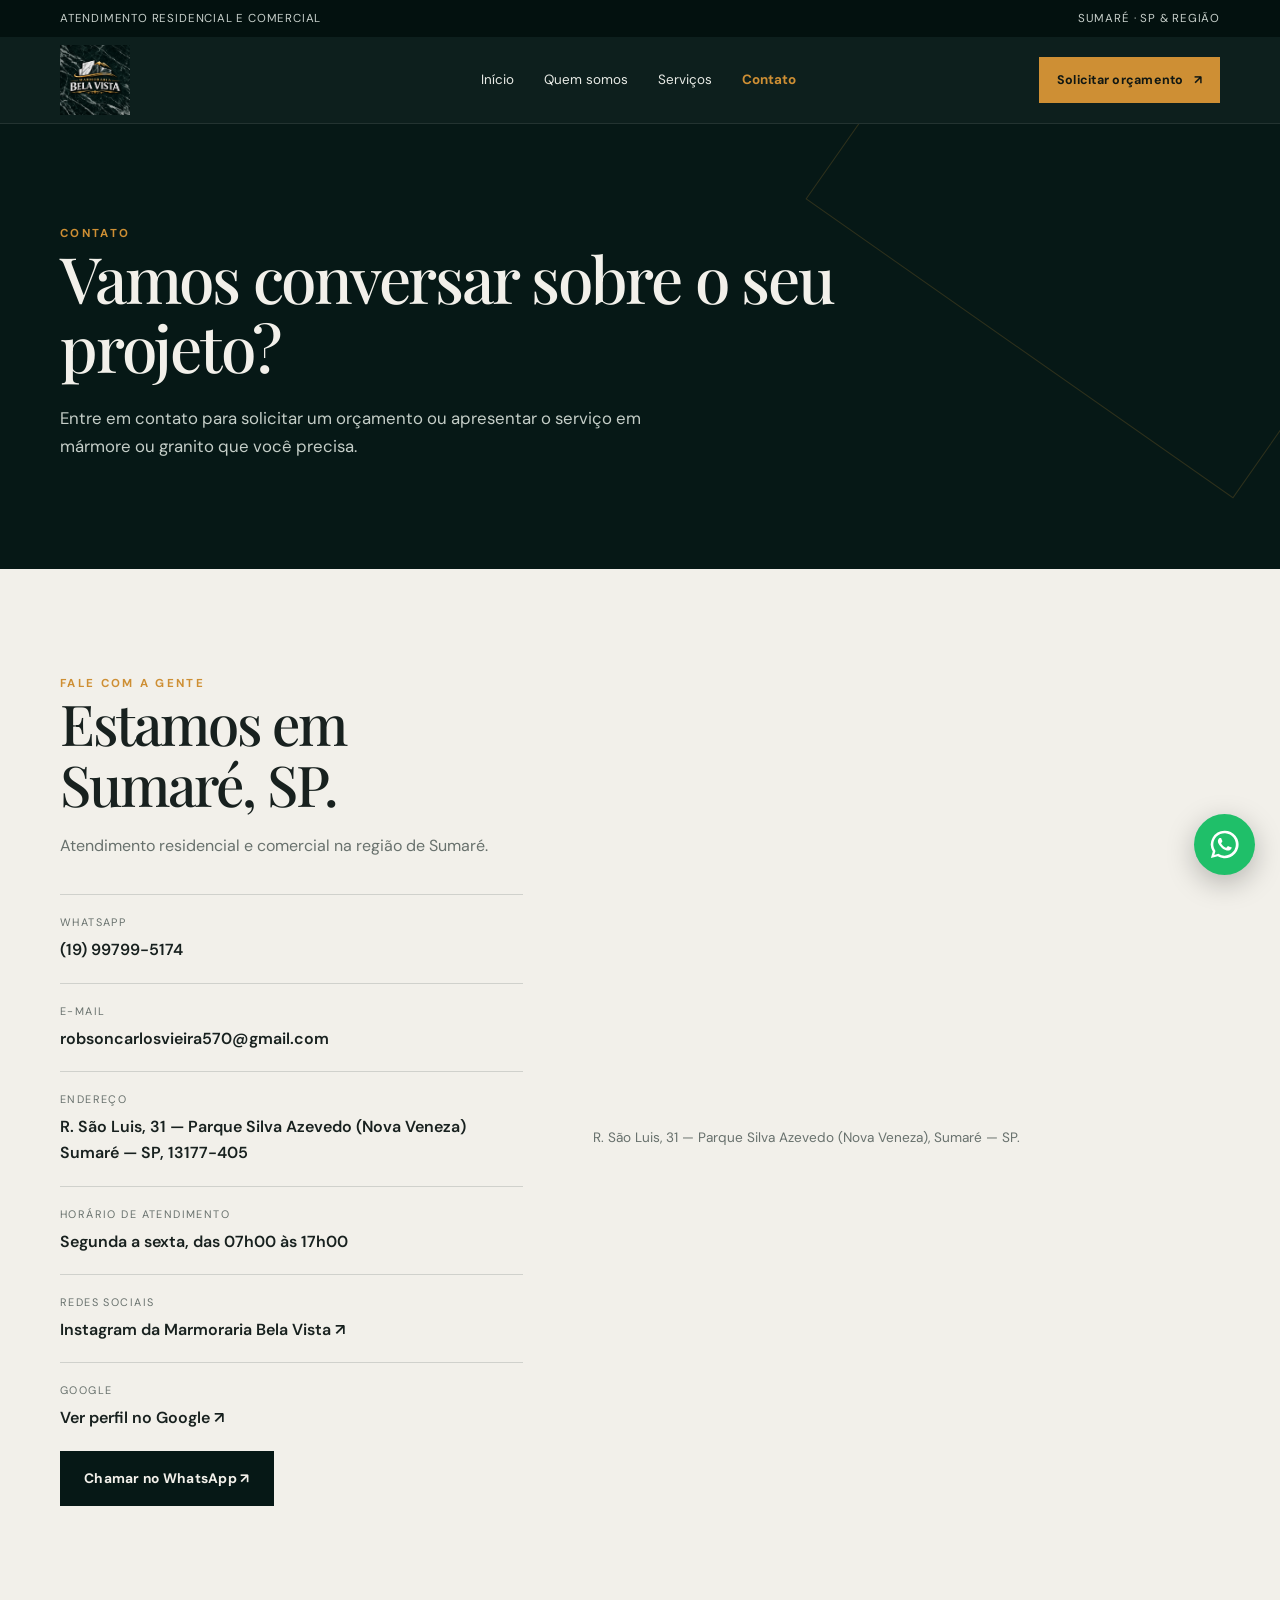
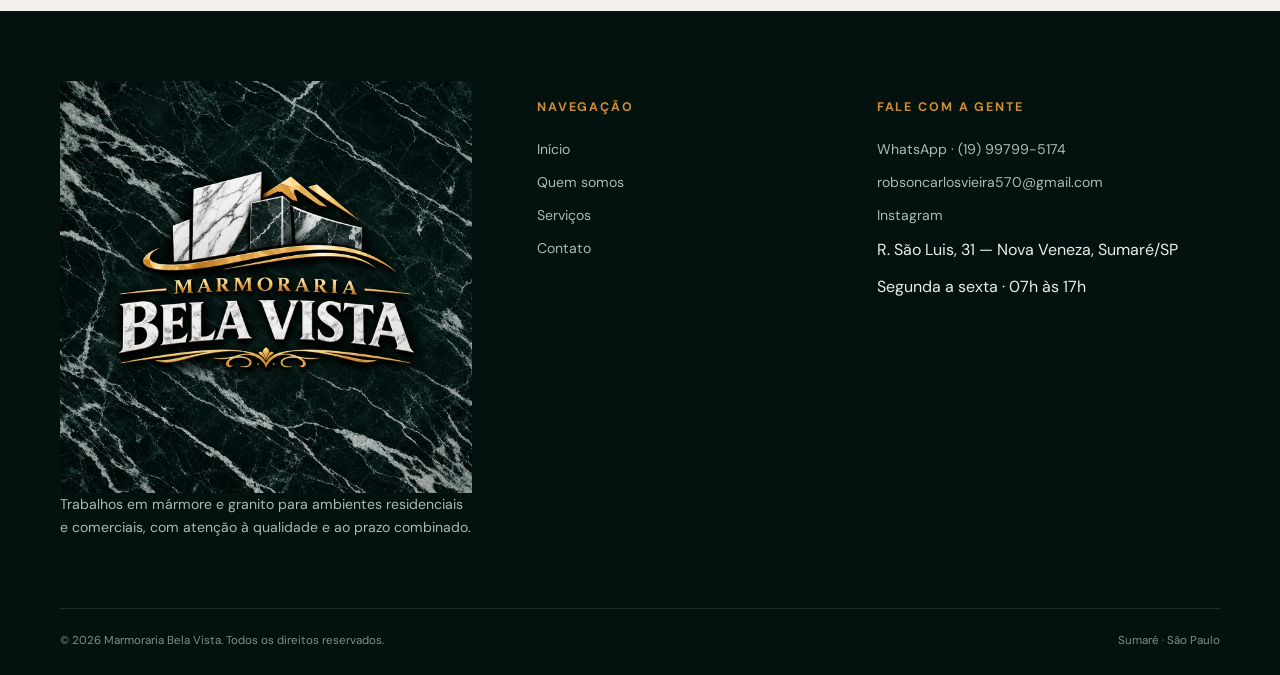
==== contato.html @ 1e5c3ea9 "Initial commit: Site Marmoraria Bela Vista" ====
<!doctype html><html lang="pt-BR"><head><meta charset="utf-8"><meta name="viewport" content="width=device-width, initial-scale=1"><title>Contato e orçamento | Marmoraria Bela Vista</title><meta name="description" content="Entre em contato com a Marmoraria Bela Vista em Sumaré, SP. Solicite orçamento pelo WhatsApp, e-mail ou visite o endereço."><meta name="theme-color" content="#061816"><meta property="og:title" content="Contato e orçamento | Marmoraria Bela Vista"><meta property="og:description" content="Entre em contato com a Marmoraria Bela Vista em Sumaré, SP. Solicite orçamento pelo WhatsApp, e-mail ou visite o endereço."><meta property="og:type" content="website"><link rel="icon" href="assets/logo-bela-vista.png"><link rel="stylesheet" href="styles.css"></head><body>
<div class="topline"><div class="container"><span>ATENDIMENTO RESIDENCIAL E COMERCIAL</span><span>SUMARÉ · SP & REGIÃO</span></div></div>
<header class="header"><div class="container nav"><a class="brand" href="./index.html" aria-label="Marmoraria Bela Vista - página inicial"><img src="assets/logo-bela-vista.png" alt="Marmoraria Bela Vista"></a><nav class="navlinks" aria-label="Navegação principal"><a href="./index.html">Início</a><a href="./quem-somos.html">Quem somos</a><a href="./servicos.html">Serviços</a><a href="./contato.html">Contato</a></nav><a class="btn" href="https://wa.me/5519997995174?text=OL%C3%81%2C%20VIM%20PELO%20SITE%20E%20GOSTARIA%20DE%20SOLICITAR%20UM%20OR%C3%87AMENTO.">Solicitar orçamento <span>↗</span></a><button class="menu-toggle" aria-label="Abrir menu" aria-expanded="false">☰</button></div></header>

<main><section class="page-hero"><div class="container reveal"><div class="eyebrow">Contato</div><h1 class="serif">Vamos conversar sobre o seu projeto?</h1><p>Entre em contato para solicitar um orçamento ou apresentar o serviço em mármore ou granito que você precisa.</p></div></section>
<section class="section"><div class="container contact-layout"><div class="reveal"><div class="eyebrow">Fale com a gente</div><h2 class="serif">Estamos em Sumaré, SP.</h2><p class="muted">Atendimento residencial e comercial na região de Sumaré.</p><div class="contact-list"><div class="contact-item"><small>WhatsApp</small><strong><a href="https://wa.me/5519997995174?text=OL%C3%81%2C%20VIM%20PELO%20SITE%20E%20GOSTARIA%20DE%20SOLICITAR%20UM%20OR%C3%87AMENTO.">(19) 99799-5174</a></strong></div><div class="contact-item"><small>E-mail</small><strong><a href="mailto:robsoncarlosvieira570@gmail.com">robsoncarlosvieira570@gmail.com</a></strong></div><div class="contact-item"><small>Endereço</small><strong>R. São Luis, 31 — Parque Silva Azevedo (Nova Veneza)<br>Sumaré — SP, 13177-405</strong></div><div class="contact-item"><small>Horário de atendimento</small><strong>Segunda a sexta, das 07h00 às 17h00</strong></div><div class="contact-item"><small>Redes sociais</small><strong><a href="https://www.instagram.com/marmorariabelavista.26/" target="_blank" rel="noopener">Instagram da Marmoraria Bela Vista ↗</a></strong></div><div class="contact-item"><small>Google</small><strong><a href="https://share.google/KLg4hhIFvgYF9kVRv" target="_blank" rel="noopener">Ver perfil no Google ↗</a></strong></div></div><a class="btn btn-dark" href="https://wa.me/5519997995174?text=OL%C3%81%2C%20VIM%20PELO%20SITE%20E%20GOSTARIA%20DE%20SOLICITAR%20UM%20OR%C3%87AMENTO.">Chamar no WhatsApp ↗</a></div><div class="reveal"><iframe class="map" title="Mapa da localização da Marmoraria Bela Vista em Sumaré" loading="lazy" allowfullscreen referrerpolicy="no-referrer-when-downgrade" src="https://www.google.com/maps?q=R.%20S%C3%A3o%20Luis%2C%2031%20-%20Parque%20Silva%20Azevedo%2C%20Sumar%C3%A9%20-%20SP%2C%2013177-405&output=embed"></iframe><p class="muted" style="font-size:.85rem;margin-top:14px">R. São Luis, 31 — Parque Silva Azevedo (Nova Veneza), Sumaré — SP.</p></div></div></section></main>
<footer class="footer"><div class="container"><div class="footer-grid"><div><a class="footer-brand" href="./index.html" aria-label="Marmoraria Bela Vista - página inicial"><img src="assets/logo-bela-vista.png" alt="Marmoraria Bela Vista"></a><p>Trabalhos em mármore e granito para ambientes residenciais e comerciais, com atenção à qualidade e ao prazo combinado.</p></div><div><h4>Navegação</h4><div class="footer-links"><a href="./index.html">Início</a><a href="./quem-somos.html">Quem somos</a><a href="./servicos.html">Serviços</a><a href="./contato.html">Contato</a></div></div><div><h4>Fale com a gente</h4><div class="footer-links"><a href="https://wa.me/5519997995174?text=OL%C3%81%2C%20VIM%20PELO%20SITE%20E%20GOSTARIA%20DE%20SOLICITAR%20UM%20OR%C3%87AMENTO.">WhatsApp · (19) 99799-5174</a><a href="mailto:robsoncarlosvieira570@gmail.com">robsoncarlosvieira570@gmail.com</a><a href="https://www.instagram.com/marmorariabelavista.26/" target="_blank" rel="noopener">Instagram</a><span>R. São Luis, 31 — Nova Veneza, Sumaré/SP</span><span>Segunda a sexta · 07h às 17h</span></div></div></div><div class="copyright"><span>© 2026 Marmoraria Bela Vista. Todos os direitos reservados.</span><span>Sumaré · São Paulo</span></div></div></footer>
<a class="whatsapp" href="https://wa.me/5519997995174?text=OL%C3%81%2C%20VIM%20PELO%20SITE%20E%20GOSTARIA%20DE%20SOLICITAR%20UM%20OR%C3%87AMENTO." target="_blank" rel="noopener" aria-label="Entrar em contato pelo WhatsApp"><svg viewBox="0 0 32 32" aria-hidden="true"><path d="M16 .8A15.1 15.1 0 0 0 3.1 23.7L1 31l7.5-2A15.2 15.2 0 1 0 16 .8zm0 27.5a12.3 12.3 0 0 1-6.3-1.7l-.5-.3-4.4 1.2L6 23.2l-.3-.5A12.4 12.4 0 1 1 16 28.3zm6.8-9.3c-.4-.2-2.2-1.1-2.5-1.2-.3-.1-.6-.2-.8.2-.2.4-1 1.2-1.2 1.4-.2.2-.4.3-.8.1-.4-.2-1.6-.6-3-1.9-1.1-1-1.9-2.2-2.1-2.6-.2-.4 0-.6.2-.8l.6-.7c.2-.2.3-.4.4-.7.1-.3 0-.5 0-.7-.1-.2-.8-2-1.1-2.7-.3-.7-.6-.6-.8-.6h-.7c-.2 0-.7.1-1 .5-.4.4-1.3 1.3-1.3 3.1s1.3 3.5 1.5 3.8c.2.2 2.6 4 6.3 5.6.9.4 1.6.6 2.1.7.9.3 1.8.2 2.4.1.7-.1 2.2-.9 2.5-1.8.3-.9.3-1.7.2-1.8-.1-.2-.3-.3-.7-.5z"/></svg></a>
<script src="script.js"></script></body></html>
---- styles.css ----
@import url('https://fonts.googleapis.com/css2?family=DM+Sans:wght@400;500;600;700&family=Playfair+Display:wght@500;600;700&display=swap');
:root{--green:#061816;--green2:#0d2925;--cream:#F2F0EA;--gold:#CE8F34;--ink:#18211f;--muted:#68716d;--line:rgba(6,24,22,.14);--white:#fff;--serif:'Playfair Display',Georgia,serif;--sans:'DM Sans',Arial,sans-serif}
*{box-sizing:border-box}html{scroll-behavior:smooth}body{margin:0;background:var(--cream);color:var(--ink);font-family:var(--sans);line-height:1.65}a{color:inherit;text-decoration:none}img{max-width:100%;display:block}.container{width:min(1160px,calc(100% - 48px));margin:auto}.eyebrow{color:var(--gold);font-size:.72rem;letter-spacing:.2em;text-transform:uppercase;font-weight:700}.serif{font-family:var(--serif);font-weight:500;line-height:1.08;letter-spacing:-.035em}h1,h2,h3,p{margin-top:0}h1{font-size:clamp(2.8rem,6.4vw,5.7rem);margin-bottom:24px}h2{font-size:clamp(2.2rem,4.4vw,3.7rem);margin-bottom:18px}h3{font-size:1.35rem}.lead{font-size:1.12rem;color:#d8dfda;max-width:590px}.muted{color:var(--muted)}.btn{display:inline-flex;align-items:center;justify-content:center;gap:10px;padding:15px 23px;background:var(--gold);color:#101713;font-weight:700;font-size:.86rem;letter-spacing:.02em;border:1px solid var(--gold);transition:.25s}.btn:hover{background:#e2aa55;transform:translateY(-2px)}.btn-outline{background:transparent;color:var(--cream);border-color:rgba(242,240,234,.45)}.btn-outline:hover{background:var(--cream);color:var(--green)}.btn-dark{background:var(--green);color:var(--cream);border-color:var(--green)}.btn-dark:hover{background:var(--green2)}.topline{background:#03110f;color:#c8d0cb;font-size:.72rem;letter-spacing:.07em;padding:9px 0}.topline .container{display:flex;justify-content:space-between;gap:20px}.header{position:sticky;top:0;z-index:20;background:rgba(6,24,22,.97);backdrop-filter:blur(12px);border-bottom:1px solid rgba(255,255,255,.09)}.nav{height:86px;display:flex;align-items:center;justify-content:space-between;gap:28px}.brand img{width:178px;height:70px;object-fit:contain;object-position:left center}.navlinks{display:flex;align-items:center;gap:30px;color:#e8ebe6;font-size:.84rem}.navlinks a{transition:color .2s}.navlinks a:hover,.navlinks a.active{color:var(--gold)}.nav .btn{padding:12px 17px;font-size:.78rem}.menu-toggle{display:none;background:none;border:1px solid #60716c;color:white;padding:9px 12px;font-size:1.2rem}.hero{background:var(--green);color:var(--cream);position:relative;overflow:hidden;min-height:650px;display:flex;align-items:center}.hero:before{content:"";position:absolute;inset:0;background:linear-gradient(90deg,rgba(3,15,13,.96) 0%,rgba(3,15,13,.86) 44%,rgba(3,15,13,.28) 100%),url('https://images.unsplash.com/photo-1600607687939-ce8a6c25118c?auto=format&fit=crop&w=2000&q=85') center/cover}.hero:after{content:"";position:absolute;right:-130px;top:-230px;width:600px;height:600px;border:1px solid rgba(206,143,52,.25);transform:rotate(35deg)}.hero-content{position:relative;z-index:1;padding:100px 0;max-width:700px}.hero h1 span{color:var(--gold)}.hero-actions{display:flex;gap:13px;flex-wrap:wrap;margin-top:32px}.hero-note{margin-top:48px;color:#b7c2bb;font-size:.78rem;letter-spacing:.08em;text-transform:uppercase}.hero-note i{display:inline-block;width:35px;height:1px;background:var(--gold);vertical-align:middle;margin-right:10px}.section{padding:105px 0}.section-dark{background:var(--green);color:var(--cream)}.section-head{max-width:720px;margin-bottom:50px}.section-head p{max-width:600px;color:var(--muted)}.section-dark .section-head p{color:#b8c3bd}.split{display:grid;grid-template-columns:1fr 1fr;gap:76px;align-items:center}.photo-frame{position:relative;min-height:470px;background:#d9d7d0;overflow:hidden}.photo-frame img{width:100%;height:100%;min-height:470px;object-fit:cover}.photo-frame:after{content:"";position:absolute;inset:18px;border:1px solid rgba(206,143,52,.7);pointer-events:none}.copy p{color:var(--muted)}.copy .btn{margin-top:15px}.numbered{display:flex;gap:22px;padding:22px 0;border-top:1px solid var(--line)}.numbered:last-child{border-bottom:1px solid var(--line)}.numbered b{font-family:var(--serif);font-size:1.5rem;color:var(--gold);font-weight:500}.numbered h3{margin:0 0 4px}.numbered p{margin:0;color:var(--muted);font-size:.92rem}.services-grid{display:grid;grid-template-columns:repeat(3,1fr);gap:1px;background:rgba(242,240,234,.16);border:1px solid rgba(242,240,234,.16)}.service{padding:34px 30px 36px;background:var(--green);min-height:255px;transition:background .25s}.service:hover{background:#10332d}.service .index{color:var(--gold);font-size:.74rem;letter-spacing:.14em}.service h3{font-family:var(--serif);font-size:1.65rem;font-weight:500;margin:28px 0 12px}.service p{color:#bdc7c1;font-size:.9rem;margin-bottom:20px}.text-link{color:var(--gold);font-weight:700;font-size:.8rem;letter-spacing:.05em;text-transform:uppercase}.text-link:after{content:' →';font-size:1.1rem}.band{background:#e6e3da;padding:70px 0}.band-inner{display:flex;align-items:center;justify-content:space-between;gap:35px}.band h2{font-size:clamp(2rem,3.5vw,3rem);max-width:690px;margin:0}.band p{color:var(--muted);margin:10px 0 0}.story{background:var(--green);color:var(--cream);padding:100px 0}.story .copy p{color:#c3ccc6}.story-photo{height:510px;object-fit:cover;width:100%}.values{display:grid;grid-template-columns:repeat(3,1fr);gap:30px;margin-top:55px}.value{border-top:1px solid rgba(206,143,52,.6);padding-top:20px}.value h3{font-family:var(--serif);font-weight:500;font-size:1.5rem}.value p{font-size:.9rem;color:#c3ccc6}.page-hero{background:var(--green);color:var(--cream);padding:100px 0 92px;position:relative;overflow:hidden}.page-hero:after{content:"";position:absolute;width:520px;height:520px;border:1px solid rgba(206,143,52,.2);right:-150px;top:-250px;transform:rotate(35deg)}.page-hero h1{font-size:clamp(2.8rem,5vw,4.8rem);max-width:820px}.page-hero p{color:#c5cec8;max-width:650px;font-size:1.05rem}.service-detail{display:grid;grid-template-columns:.8fr 1.2fr;gap:70px;padding:62px 0;border-bottom:1px solid var(--line)}.service-detail:last-child{border:0}.service-detail .tag{color:var(--gold);letter-spacing:.16em;font-size:.75rem;font-weight:700}.service-detail h2{font-size:2.4rem}.service-detail p{color:var(--muted)}.service-detail ul{padding-left:18px;color:var(--muted)}.contact-layout{display:grid;grid-template-columns:.85fr 1.15fr;gap:70px}.contact-list{margin-top:35px}.contact-item{padding:19px 0;border-top:1px solid var(--line)}.contact-item small{display:block;color:var(--muted);text-transform:uppercase;letter-spacing:.13em;font-size:.68rem;margin-bottom:5px}.contact-item strong{font-weight:600}.map{width:100%;height:430px;border:0;filter:grayscale(1) contrast(.95)}.footer{background:#03110f;color:#e9eee9;padding:70px 0 25px}.footer-grid{display:grid;grid-template-columns:1.2fr .8fr 1fr;gap:65px;padding-bottom:55px}.footer-logo{width:190px;height:90px;object-fit:contain;object-position:left}.footer p,.footer a{color:#aebbb4;font-size:.88rem}.footer h4{font-size:.78rem;letter-spacing:.15em;text-transform:uppercase;color:var(--gold);margin-bottom:20px}.footer-links{display:grid;gap:10px}.copyright{border-top:1px solid rgba(255,255,255,.12);padding-top:22px;display:flex;justify-content:space-between;gap:20px;color:#81918a;font-size:.72rem}.whatsapp{position:fixed;right:25px;bottom:25px;width:61px;height:61px;border-radius:50%;background:#1fbf69;display:grid;place-items:center;z-index:30;box-shadow:0 8px 28px rgba(0,0,0,.25);animation:pulse 2.5s infinite}.whatsapp svg{width:29px;height:29px;fill:white}.whatsapp:hover{transform:scale(1.06)}@keyframes pulse{0%,100%{box-shadow:0 0 0 0 rgba(31,191,105,.42),0 8px 28px rgba(0,0,0,.25)}50%{box-shadow:0 0 0 10px rgba(31,191,105,0),0 8px 28px rgba(0,0,0,.25)}}.reveal{opacity:0;transform:translateY(18px);transition:opacity .7s,transform .7s}.reveal.visible{opacity:1;transform:none}
@media(max-width:900px){.navlinks{gap:17px}.navlinks a{font-size:.78rem}.nav .btn{display:none}.split{gap:38px}.services-grid{grid-template-columns:repeat(2,1fr)}.footer-grid{gap:35px}.contact-layout{gap:35px}}
@media(max-width:700px){.container{width:min(100% - 36px,560px)}.topline .container{justify-content:center;text-align:center}.topline span:last-child{display:none}.nav{height:74px}.brand img{width:150px;height:62px}.menu-toggle{display:block}.navlinks{display:none;position:absolute;top:74px;left:0;right:0;background:#061816;padding:18px 24px 25px;flex-direction:column;align-items:flex-start;gap:18px;border-top:1px solid rgba(255,255,255,.1)}.navlinks.open{display:flex}.navlinks a{font-size:.92rem}.hero{min-height:620px}.hero:before{background:linear-gradient(90deg,rgba(3,15,13,.94),rgba(3,15,13,.72)),url('https://images.unsplash.com/photo-1600607687939-ce8a6c25118c?auto=format&fit=crop&w=1000&q=80') center/cover}.hero-content{padding:82px 0}.hero h1{font-size:clamp(2.7rem,13vw,4.3rem)}.lead{font-size:1rem}.section{padding:75px 0}.split,.contact-layout,.service-detail{grid-template-columns:1fr;gap:32px}.photo-frame,.photo-frame img{min-height:330px}.services-grid{grid-template-columns:1fr}.service{min-height:0;padding:28px}.band-inner{align-items:flex-start;flex-direction:column}.band{padding:55px 0}.story{padding:75px 0}.story-photo{height:360px}.values{grid-template-columns:1fr;gap:20px;margin-top:35px}.page-hero{padding:76px 0 70px}.page-hero h1{font-size:2.8rem}.service-detail{padding:42px 0}.service-detail h2{font-size:2rem}.map{height:330px}.footer-grid{grid-template-columns:1fr;gap:32px}.footer{padding-top:55px}.copyright{flex-direction:column;gap:8px}.whatsapp{width:56px;height:56px;right:17px;bottom:17px}}
@media(prefers-reduced-motion:reduce){*,*:before,*:after{scroll-behavior:auto!important;animation:none!important;transition:none!important}.reveal{opacity:1;transform:none}}


/* Galeria de projetos reais — fade de 3 segundos */
.projects-section{background:#e9e6de}
.project-carousel{max-width:900px;margin:0 auto}
.project-slides{position:relative;min-height:560px;background:#d5d1c7;overflow:hidden}
.project-slide{position:absolute;inset:0;margin:0;opacity:0;visibility:hidden;transition:opacity 3s ease,visibility 3s ease}
.project-slide.is-active{opacity:1;visibility:visible;z-index:1}
.project-slide img{width:100%;height:560px;object-fit:cover;object-position:center 54%}
.project-slide figcaption{position:absolute;left:0;right:0;bottom:0;padding:55px 34px 26px;color:#fff;background:linear-gradient(transparent,rgba(0,0,0,.78));display:flex;flex-direction:column;gap:5px}
.project-slide figcaption span{font-size:.7rem;letter-spacing:.16em;text-transform:uppercase;color:#e7b15e}
.project-slide figcaption strong{font-family:var(--serif);font-size:clamp(1.35rem,3vw,2rem);font-weight:500}
.project-controls{display:flex;justify-content:space-between;align-items:center;padding:18px 0}
.project-dots{display:flex;gap:9px}
.project-dot{width:9px;height:9px;border:0;border-radius:50%;padding:0;background:#b9b4a8;cursor:pointer;transition:background .25s,transform .25s}
.project-dot.is-active{background:var(--gold);transform:scale(1.35)}
.project-arrows{display:flex;gap:8px}
.project-arrow{width:42px;height:42px;border:1px solid rgba(6,24,22,.3);background:transparent;color:var(--green);font-size:1.15rem;cursor:pointer;transition:.2s}
.project-arrow:hover{background:var(--green);color:var(--cream)}
.carousel-note{font-size:.75rem;color:#777d76;margin:0}
@media(max-width:700px){.project-slides{min-height:470px}.project-slide img{height:470px}.project-slide figcaption{padding:45px 20px 20px}}
@media(prefers-reduced-motion:reduce){.project-slide{transition:none}}


/* Ajustes de navegação e slideshow principal */
.navlinks a[aria-current="page"]{color:var(--gold);font-weight:700}
.hero{isolation:isolate}
.hero:before{z-index:1;background:linear-gradient(90deg,rgba(3,15,13,.94) 0%,rgba(3,15,13,.82) 44%,rgba(3,15,13,.42) 100%)}
.hero:after{z-index:3;pointer-events:none}
.hero-slides{position:absolute;inset:0;z-index:0;background:#061816}
.hero-slide{position:absolute;inset:0;width:100%;height:100%;object-fit:cover;opacity:0;transition:opacity 1.6s ease;object-position:center 54%}
.hero-slide.is-active{opacity:1}
.hero-pagination{position:absolute;z-index:2;right:max(24px,calc((100% - 1160px)/2));bottom:34px;display:flex;gap:10px}
.hero-dot{width:10px;height:10px;border:1px solid rgba(255,255,255,.8);border-radius:50%;padding:0;background:rgba(255,255,255,.35);cursor:pointer;transition:background .25s,transform .25s}
.hero-dot.is-active{background:var(--gold);border-color:var(--gold);transform:scale(1.25)}
@media(max-width:700px){.hero-pagination{right:22px;bottom:24px}}
@media(prefers-reduced-motion:reduce){.hero-slide{transition:none}}

.hero-content{position:relative;z-index:2}
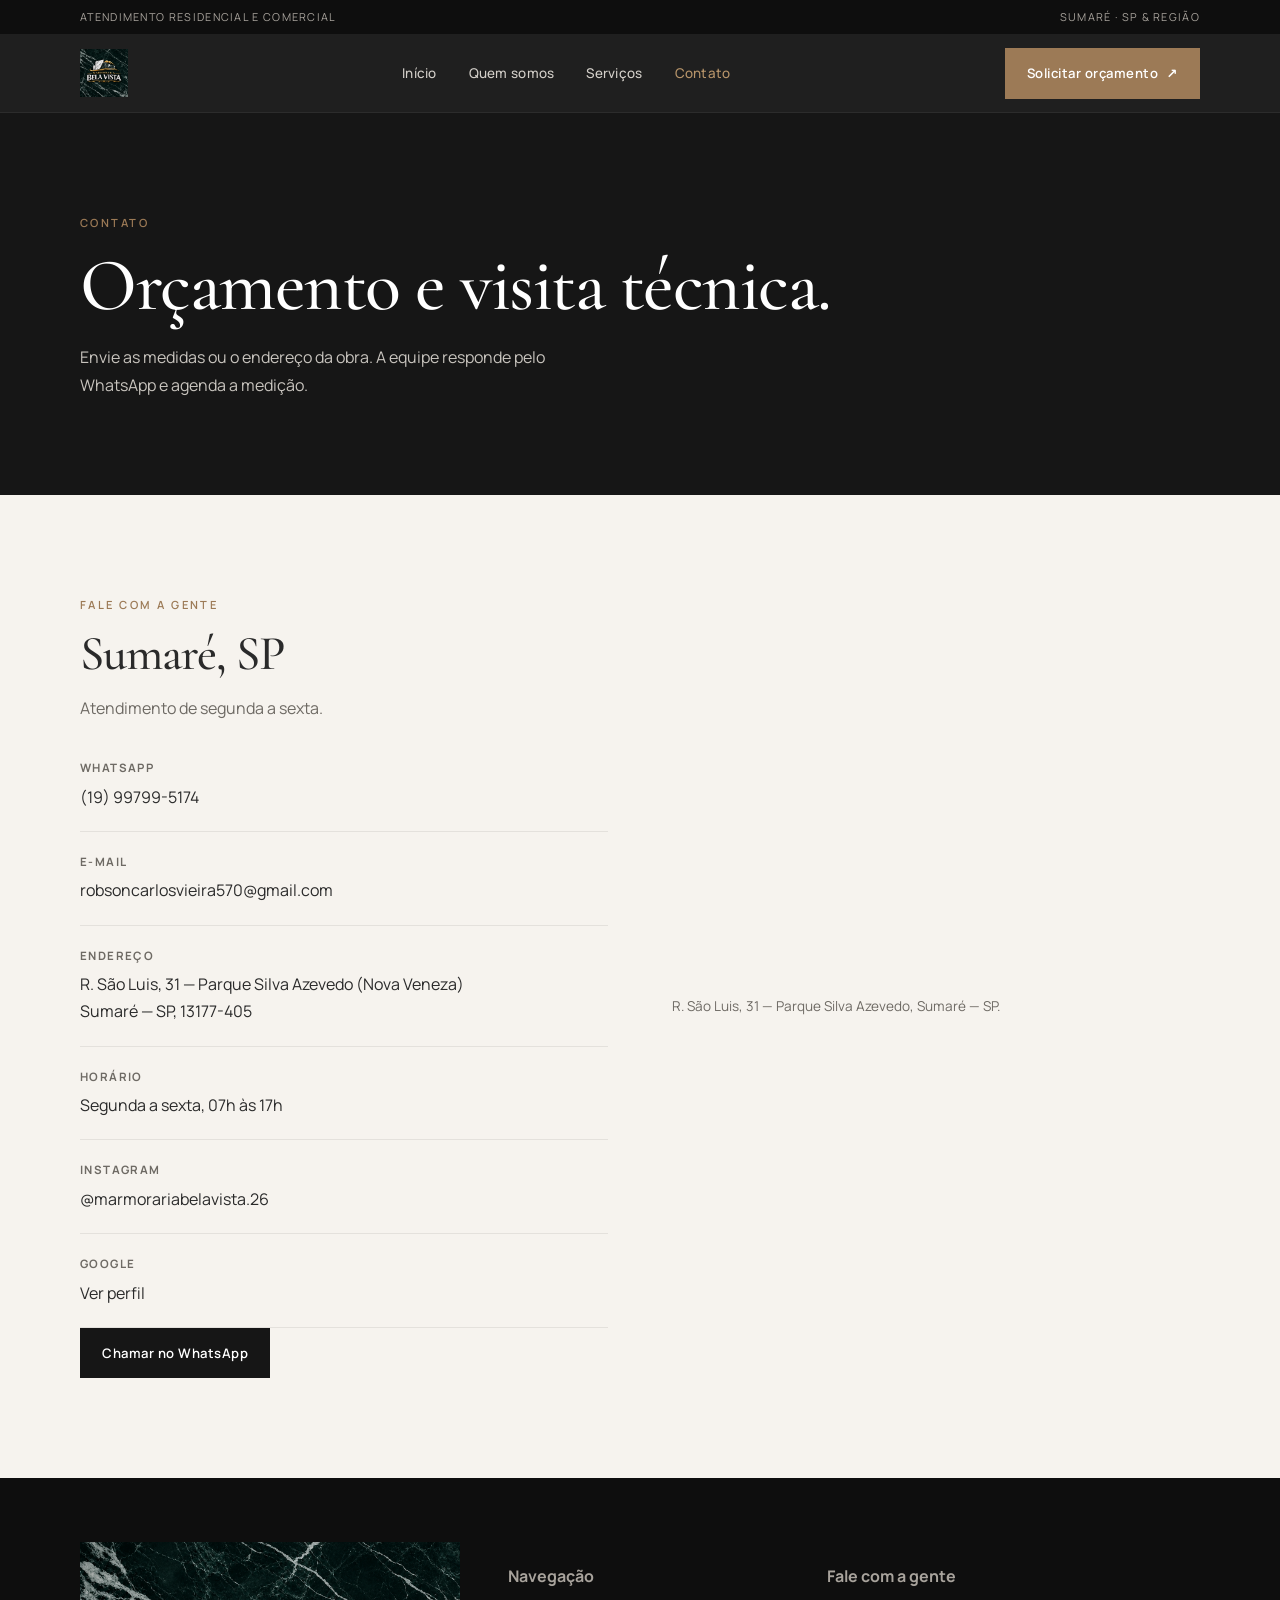
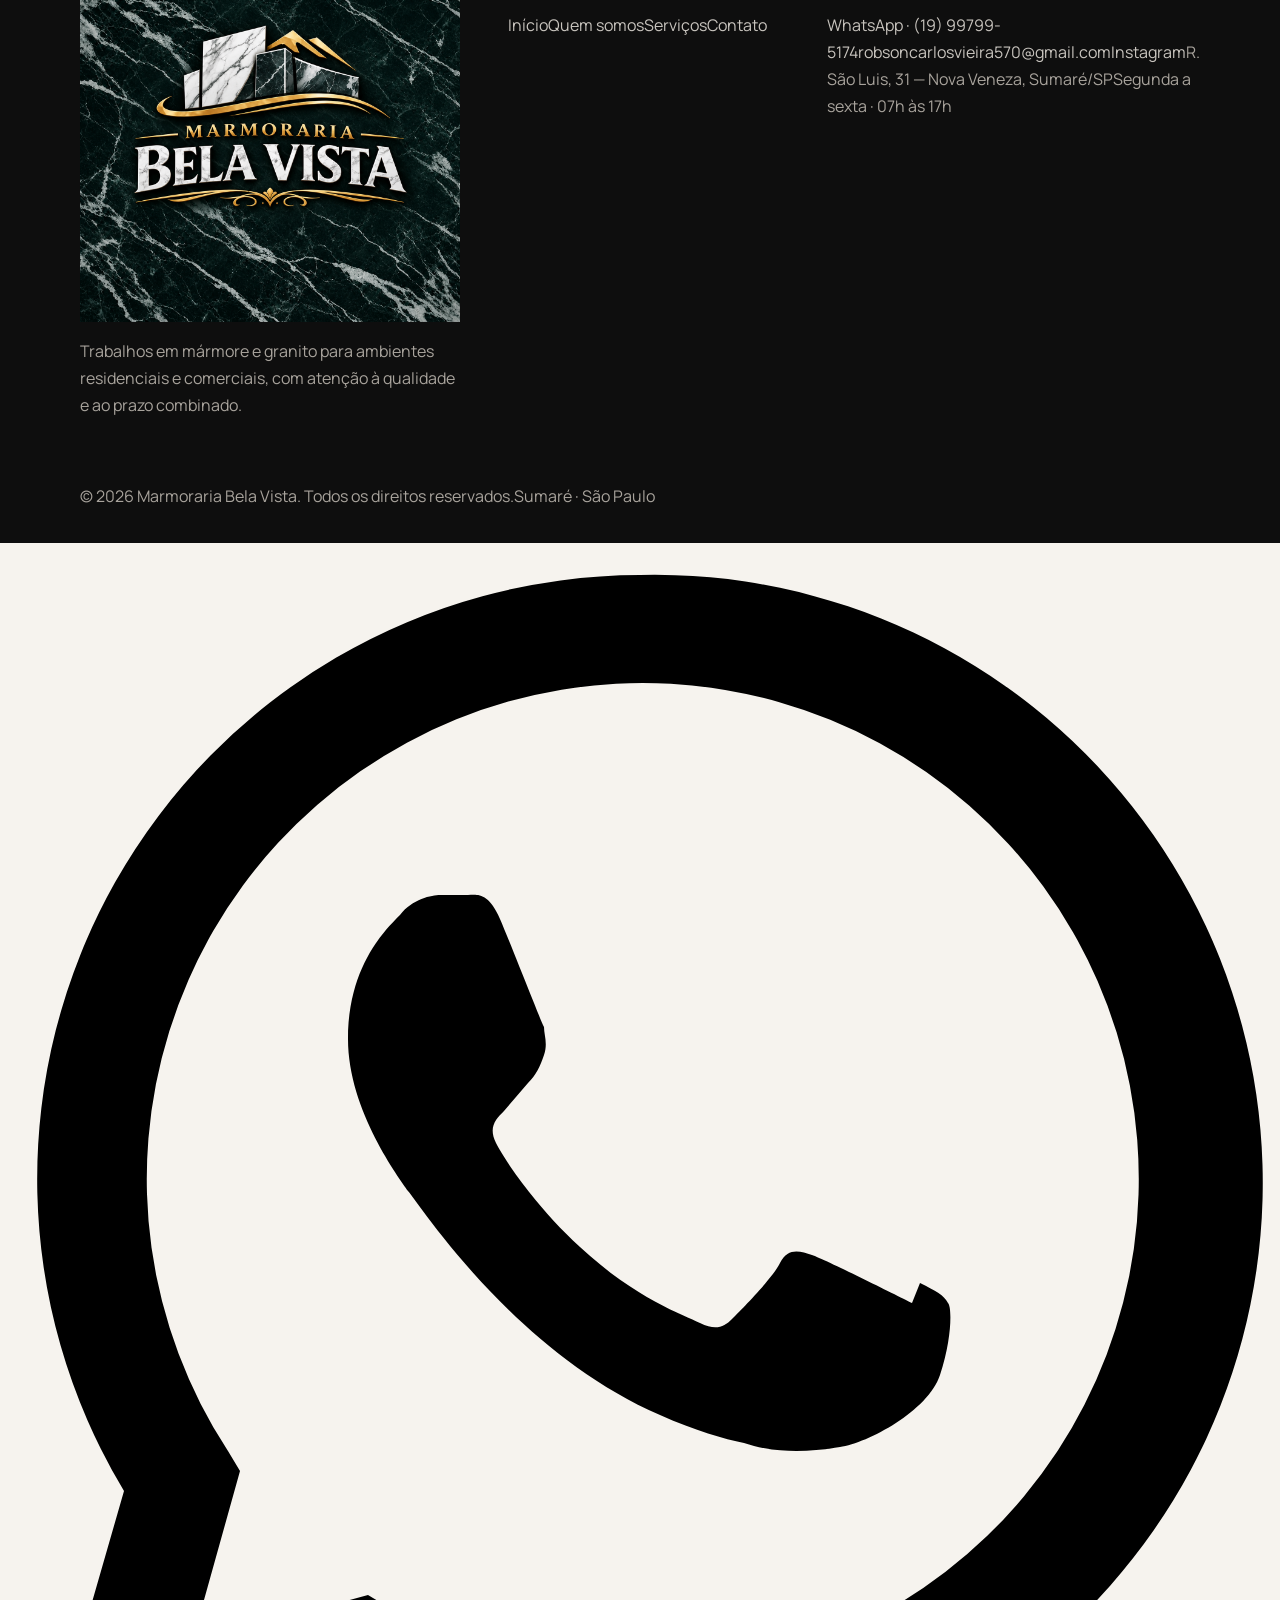
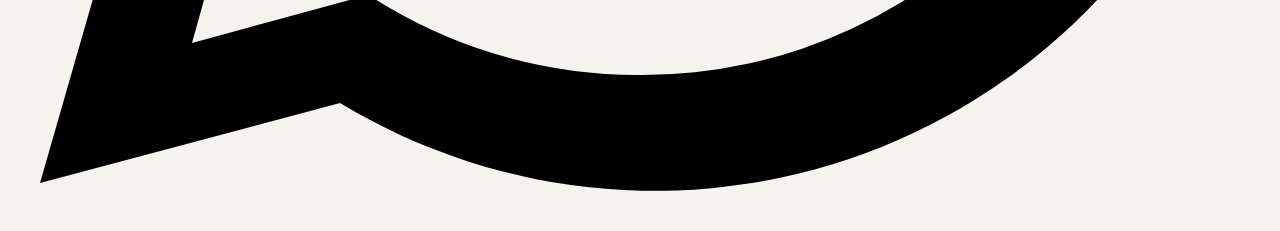
==== commit cbe79741: "Refina visual e texto: mais autêntico e sofisticado" ====
--- a/contato.html
+++ b/contato.html
@@ -2,8 +2,8 @@
 <div class="topline"><div class="container"><span>ATENDIMENTO RESIDENCIAL E COMERCIAL</span><span>SUMARÉ · SP & REGIÃO</span></div></div>
 <header class="header"><div class="container nav"><a class="brand" href="./index.html" aria-label="Marmoraria Bela Vista - página inicial"><img src="assets/logo-bela-vista.png" alt="Marmoraria Bela Vista"></a><nav class="navlinks" aria-label="Navegação principal"><a href="./index.html">Início</a><a href="./quem-somos.html">Quem somos</a><a href="./servicos.html">Serviços</a><a href="./contato.html">Contato</a></nav><a class="btn" href="https://wa.me/5519997995174?text=OL%C3%81%2C%20VIM%20PELO%20SITE%20E%20GOSTARIA%20DE%20SOLICITAR%20UM%20OR%C3%87AMENTO.">Solicitar orçamento <span>↗</span></a><button class="menu-toggle" aria-label="Abrir menu" aria-expanded="false">☰</button></div></header>
 
-<main><section class="page-hero"><div class="container reveal"><div class="eyebrow">Contato</div><h1 class="serif">Vamos conversar sobre o seu projeto?</h1><p>Entre em contato para solicitar um orçamento ou apresentar o serviço em mármore ou granito que você precisa.</p></div></section>
-<section class="section"><div class="container contact-layout"><div class="reveal"><div class="eyebrow">Fale com a gente</div><h2 class="serif">Estamos em Sumaré, SP.</h2><p class="muted">Atendimento residencial e comercial na região de Sumaré.</p><div class="contact-list"><div class="contact-item"><small>WhatsApp</small><strong><a href="https://wa.me/5519997995174?text=OL%C3%81%2C%20VIM%20PELO%20SITE%20E%20GOSTARIA%20DE%20SOLICITAR%20UM%20OR%C3%87AMENTO.">(19) 99799-5174</a></strong></div><div class="contact-item"><small>E-mail</small><strong><a href="mailto:robsoncarlosvieira570@gmail.com">robsoncarlosvieira570@gmail.com</a></strong></div><div class="contact-item"><small>Endereço</small><strong>R. São Luis, 31 — Parque Silva Azevedo (Nova Veneza)<br>Sumaré — SP, 13177-405</strong></div><div class="contact-item"><small>Horário de atendimento</small><strong>Segunda a sexta, das 07h00 às 17h00</strong></div><div class="contact-item"><small>Redes sociais</small><strong><a href="https://www.instagram.com/marmorariabelavista.26/" target="_blank" rel="noopener">Instagram da Marmoraria Bela Vista ↗</a></strong></div><div class="contact-item"><small>Google</small><strong><a href="https://share.google/KLg4hhIFvgYF9kVRv" target="_blank" rel="noopener">Ver perfil no Google ↗</a></strong></div></div><a class="btn btn-dark" href="https://wa.me/5519997995174?text=OL%C3%81%2C%20VIM%20PELO%20SITE%20E%20GOSTARIA%20DE%20SOLICITAR%20UM%20OR%C3%87AMENTO.">Chamar no WhatsApp ↗</a></div><div class="reveal"><iframe class="map" title="Mapa da localização da Marmoraria Bela Vista em Sumaré" loading="lazy" allowfullscreen referrerpolicy="no-referrer-when-downgrade" src="https://www.google.com/maps?q=R.%20S%C3%A3o%20Luis%2C%2031%20-%20Parque%20Silva%20Azevedo%2C%20Sumar%C3%A9%20-%20SP%2C%2013177-405&output=embed"></iframe><p class="muted" style="font-size:.85rem;margin-top:14px">R. São Luis, 31 — Parque Silva Azevedo (Nova Veneza), Sumaré — SP.</p></div></div></section></main>
+<main><section class="page-hero"><div class="container reveal"><div class="eyebrow">Contato</div><h1 class="serif">Orçamento e visita técnica.</h1><p>Envie as medidas ou o endereço da obra. A equipe responde pelo WhatsApp e agenda a medição.</p></div></section>
+<section class="section"><div class="container contact-grid"><div class="reveal"><div class="eyebrow">Fale com a gente</div><h2 class="serif">Sumaré, SP</h2><p class="muted">Atendimento de segunda a sexta.</p><div class="contact-list"><div class="contact-item"><strong>WhatsApp</strong><a href="https://wa.me/5519997995174?text=OL%C3%81%2C%20VIM%20PELO%20SITE%20E%20GOSTARIA%20DE%20SOLICITAR%20UM%20OR%C3%87AMENTO.">(19) 99799-5174</a></div><div class="contact-item"><strong>E-mail</strong><a href="mailto:robsoncarlosvieira570@gmail.com">robsoncarlosvieira570@gmail.com</a></div><div class="contact-item"><strong>Endereço</strong>R. São Luis, 31 — Parque Silva Azevedo (Nova Veneza)<br>Sumaré — SP, 13177-405</div><div class="contact-item"><strong>Horário</strong>Segunda a sexta, 07h às 17h</div><div class="contact-item"><strong>Instagram</strong><a href="https://www.instagram.com/marmorariabelavista.26/" target="_blank" rel="noopener">@marmorariabelavista.26</a></div><div class="contact-item"><strong>Google</strong><a href="https://share.google/KLg4hhIFvgYF9kVRv" target="_blank" rel="noopener">Ver perfil</a></div></div><a class="btn btn-dark" href="https://wa.me/5519997995174?text=OL%C3%81%2C%20VIM%20PELO%20SITE%20E%20GOSTARIA%20DE%20SOLICITAR%20UM%20OR%C3%87AMENTO.">Chamar no WhatsApp</a></div><div class="reveal map-frame"><iframe class="map" title="Mapa da Marmoraria Bela Vista" loading="lazy" allowfullscreen referrerpolicy="no-referrer-when-downgrade" src="https://www.google.com/maps?q=R.%20S%C3%A3o%20Luis%2C%2031%20-%20Parque%20Silva%20Azevedo%2C%20Sumar%C3%A9%20-%20SP%2C%2013177-405&output=embed" style="width:100%;height:380px;border:0;"></iframe><p class="muted" style="font-size:.85rem;margin-top:12px">R. São Luis, 31 — Parque Silva Azevedo, Sumaré — SP.</p></div></div></section></main>
 <footer class="footer"><div class="container"><div class="footer-grid"><div><a class="footer-brand" href="./index.html" aria-label="Marmoraria Bela Vista - página inicial"><img src="assets/logo-bela-vista.png" alt="Marmoraria Bela Vista"></a><p>Trabalhos em mármore e granito para ambientes residenciais e comerciais, com atenção à qualidade e ao prazo combinado.</p></div><div><h4>Navegação</h4><div class="footer-links"><a href="./index.html">Início</a><a href="./quem-somos.html">Quem somos</a><a href="./servicos.html">Serviços</a><a href="./contato.html">Contato</a></div></div><div><h4>Fale com a gente</h4><div class="footer-links"><a href="https://wa.me/5519997995174?text=OL%C3%81%2C%20VIM%20PELO%20SITE%20E%20GOSTARIA%20DE%20SOLICITAR%20UM%20OR%C3%87AMENTO.">WhatsApp · (19) 99799-5174</a><a href="mailto:robsoncarlosvieira570@gmail.com">robsoncarlosvieira570@gmail.com</a><a href="https://www.instagram.com/marmorariabelavista.26/" target="_blank" rel="noopener">Instagram</a><span>R. São Luis, 31 — Nova Veneza, Sumaré/SP</span><span>Segunda a sexta · 07h às 17h</span></div></div></div><div class="copyright"><span>© 2026 Marmoraria Bela Vista. Todos os direitos reservados.</span><span>Sumaré · São Paulo</span></div></div></footer>
 <a class="whatsapp" href="https://wa.me/5519997995174?text=OL%C3%81%2C%20VIM%20PELO%20SITE%20E%20GOSTARIA%20DE%20SOLICITAR%20UM%20OR%C3%87AMENTO." target="_blank" rel="noopener" aria-label="Entrar em contato pelo WhatsApp"><svg viewBox="0 0 32 32" aria-hidden="true"><path d="M16 .8A15.1 15.1 0 0 0 3.1 23.7L1 31l7.5-2A15.2 15.2 0 1 0 16 .8zm0 27.5a12.3 12.3 0 0 1-6.3-1.7l-.5-.3-4.4 1.2L6 23.2l-.3-.5A12.4 12.4 0 1 1 16 28.3zm6.8-9.3c-.4-.2-2.2-1.1-2.5-1.2-.3-.1-.6-.2-.8.2-.2.4-1 1.2-1.2 1.4-.2.2-.4.3-.8.1-.4-.2-1.6-.6-3-1.9-1.1-1-1.9-2.2-2.1-2.6-.2-.4 0-.6.2-.8l.6-.7c.2-.2.3-.4.4-.7.1-.3 0-.5 0-.7-.1-.2-.8-2-1.1-2.7-.3-.7-.6-.6-.8-.6h-.7c-.2 0-.7.1-1 .5-.4.4-1.3 1.3-1.3 3.1s1.3 3.5 1.5 3.8c.2.2 2.6 4 6.3 5.6.9.4 1.6.6 2.1.7.9.3 1.8.2 2.4.1.7-.1 2.2-.9 2.5-1.8.3-.9.3-1.7.2-1.8-.1-.2-.3-.3-.7-.5z"/></svg></a>
 <script src="script.js"></script></body></html>
--- a/styles.css
+++ b/styles.css
@@ -1,46 +1,507 @@
-
-@import url('https://fonts.googleapis.com/css2?family=DM+Sans:wght@400;500;600;700&family=Playfair+Display:wght@500;600;700&display=swap');
-:root{--green:#061816;--green2:#0d2925;--cream:#F2F0EA;--gold:#CE8F34;--ink:#18211f;--muted:#68716d;--line:rgba(6,24,22,.14);--white:#fff;--serif:'Playfair Display',Georgia,serif;--sans:'DM Sans',Arial,sans-serif}
-*{box-sizing:border-box}html{scroll-behavior:smooth}body{margin:0;background:var(--cream);color:var(--ink);font-family:var(--sans);line-height:1.65}a{color:inherit;text-decoration:none}img{max-width:100%;display:block}.container{width:min(1160px,calc(100% - 48px));margin:auto}.eyebrow{color:var(--gold);font-size:.72rem;letter-spacing:.2em;text-transform:uppercase;font-weight:700}.serif{font-family:var(--serif);font-weight:500;line-height:1.08;letter-spacing:-.035em}h1,h2,h3,p{margin-top:0}h1{font-size:clamp(2.8rem,6.4vw,5.7rem);margin-bottom:24px}h2{font-size:clamp(2.2rem,4.4vw,3.7rem);margin-bottom:18px}h3{font-size:1.35rem}.lead{font-size:1.12rem;color:#d8dfda;max-width:590px}.muted{color:var(--muted)}.btn{display:inline-flex;align-items:center;justify-content:center;gap:10px;padding:15px 23px;background:var(--gold);color:#101713;font-weight:700;font-size:.86rem;letter-spacing:.02em;border:1px solid var(--gold);transition:.25s}.btn:hover{background:#e2aa55;transform:translateY(-2px)}.btn-outline{background:transparent;color:var(--cream);border-color:rgba(242,240,234,.45)}.btn-outline:hover{background:var(--cream);color:var(--green)}.btn-dark{background:var(--green);color:var(--cream);border-color:var(--green)}.btn-dark:hover{background:var(--green2)}.topline{background:#03110f;color:#c8d0cb;font-size:.72rem;letter-spacing:.07em;padding:9px 0}.topline .container{display:flex;justify-content:space-between;gap:20px}.header{position:sticky;top:0;z-index:20;background:rgba(6,24,22,.97);backdrop-filter:blur(12px);border-bottom:1px solid rgba(255,255,255,.09)}.nav{height:86px;display:flex;align-items:center;justify-content:space-between;gap:28px}.brand img{width:178px;height:70px;object-fit:contain;object-position:left center}.navlinks{display:flex;align-items:center;gap:30px;color:#e8ebe6;font-size:.84rem}.navlinks a{transition:color .2s}.navlinks a:hover,.navlinks a.active{color:var(--gold)}.nav .btn{padding:12px 17px;font-size:.78rem}.menu-toggle{display:none;background:none;border:1px solid #60716c;color:white;padding:9px 12px;font-size:1.2rem}.hero{background:var(--green);color:var(--cream);position:relative;overflow:hidden;min-height:650px;display:flex;align-items:center}.hero:before{content:"";position:absolute;inset:0;background:linear-gradient(90deg,rgba(3,15,13,.96) 0%,rgba(3,15,13,.86) 44%,rgba(3,15,13,.28) 100%),url('https://images.unsplash.com/photo-1600607687939-ce8a6c25118c?auto=format&fit=crop&w=2000&q=85') center/cover}.hero:after{content:"";position:absolute;right:-130px;top:-230px;width:600px;height:600px;border:1px solid rgba(206,143,52,.25);transform:rotate(35deg)}.hero-content{position:relative;z-index:1;padding:100px 0;max-width:700px}.hero h1 span{color:var(--gold)}.hero-actions{display:flex;gap:13px;flex-wrap:wrap;margin-top:32px}.hero-note{margin-top:48px;color:#b7c2bb;font-size:.78rem;letter-spacing:.08em;text-transform:uppercase}.hero-note i{display:inline-block;width:35px;height:1px;background:var(--gold);vertical-align:middle;margin-right:10px}.section{padding:105px 0}.section-dark{background:var(--green);color:var(--cream)}.section-head{max-width:720px;margin-bottom:50px}.section-head p{max-width:600px;color:var(--muted)}.section-dark .section-head p{color:#b8c3bd}.split{display:grid;grid-template-columns:1fr 1fr;gap:76px;align-items:center}.photo-frame{position:relative;min-height:470px;background:#d9d7d0;overflow:hidden}.photo-frame img{width:100%;height:100%;min-height:470px;object-fit:cover}.photo-frame:after{content:"";position:absolute;inset:18px;border:1px solid rgba(206,143,52,.7);pointer-events:none}.copy p{color:var(--muted)}.copy .btn{margin-top:15px}.numbered{display:flex;gap:22px;padding:22px 0;border-top:1px solid var(--line)}.numbered:last-child{border-bottom:1px solid var(--line)}.numbered b{font-family:var(--serif);font-size:1.5rem;color:var(--gold);font-weight:500}.numbered h3{margin:0 0 4px}.numbered p{margin:0;color:var(--muted);font-size:.92rem}.services-grid{display:grid;grid-template-columns:repeat(3,1fr);gap:1px;background:rgba(242,240,234,.16);border:1px solid rgba(242,240,234,.16)}.service{padding:34px 30px 36px;background:var(--green);min-height:255px;transition:background .25s}.service:hover{background:#10332d}.service .index{color:var(--gold);font-size:.74rem;letter-spacing:.14em}.service h3{font-family:var(--serif);font-size:1.65rem;font-weight:500;margin:28px 0 12px}.service p{color:#bdc7c1;font-size:.9rem;margin-bottom:20px}.text-link{color:var(--gold);font-weight:700;font-size:.8rem;letter-spacing:.05em;text-transform:uppercase}.text-link:after{content:' →';font-size:1.1rem}.band{background:#e6e3da;padding:70px 0}.band-inner{display:flex;align-items:center;justify-content:space-between;gap:35px}.band h2{font-size:clamp(2rem,3.5vw,3rem);max-width:690px;margin:0}.band p{color:var(--muted);margin:10px 0 0}.story{background:var(--green);color:var(--cream);padding:100px 0}.story .copy p{color:#c3ccc6}.story-photo{height:510px;object-fit:cover;width:100%}.values{display:grid;grid-template-columns:repeat(3,1fr);gap:30px;margin-top:55px}.value{border-top:1px solid rgba(206,143,52,.6);padding-top:20px}.value h3{font-family:var(--serif);font-weight:500;font-size:1.5rem}.value p{font-size:.9rem;color:#c3ccc6}.page-hero{background:var(--green);color:var(--cream);padding:100px 0 92px;position:relative;overflow:hidden}.page-hero:after{content:"";position:absolute;width:520px;height:520px;border:1px solid rgba(206,143,52,.2);right:-150px;top:-250px;transform:rotate(35deg)}.page-hero h1{font-size:clamp(2.8rem,5vw,4.8rem);max-width:820px}.page-hero p{color:#c5cec8;max-width:650px;font-size:1.05rem}.service-detail{display:grid;grid-template-columns:.8fr 1.2fr;gap:70px;padding:62px 0;border-bottom:1px solid var(--line)}.service-detail:last-child{border:0}.service-detail .tag{color:var(--gold);letter-spacing:.16em;font-size:.75rem;font-weight:700}.service-detail h2{font-size:2.4rem}.service-detail p{color:var(--muted)}.service-detail ul{padding-left:18px;color:var(--muted)}.contact-layout{display:grid;grid-template-columns:.85fr 1.15fr;gap:70px}.contact-list{margin-top:35px}.contact-item{padding:19px 0;border-top:1px solid var(--line)}.contact-item small{display:block;color:var(--muted);text-transform:uppercase;letter-spacing:.13em;font-size:.68rem;margin-bottom:5px}.contact-item strong{font-weight:600}.map{width:100%;height:430px;border:0;filter:grayscale(1) contrast(.95)}.footer{background:#03110f;color:#e9eee9;padding:70px 0 25px}.footer-grid{display:grid;grid-template-columns:1.2fr .8fr 1fr;gap:65px;padding-bottom:55px}.footer-logo{width:190px;height:90px;object-fit:contain;object-position:left}.footer p,.footer a{color:#aebbb4;font-size:.88rem}.footer h4{font-size:.78rem;letter-spacing:.15em;text-transform:uppercase;color:var(--gold);margin-bottom:20px}.footer-links{display:grid;gap:10px}.copyright{border-top:1px solid rgba(255,255,255,.12);padding-top:22px;display:flex;justify-content:space-between;gap:20px;color:#81918a;font-size:.72rem}.whatsapp{position:fixed;right:25px;bottom:25px;width:61px;height:61px;border-radius:50%;background:#1fbf69;display:grid;place-items:center;z-index:30;box-shadow:0 8px 28px rgba(0,0,0,.25);animation:pulse 2.5s infinite}.whatsapp svg{width:29px;height:29px;fill:white}.whatsapp:hover{transform:scale(1.06)}@keyframes pulse{0%,100%{box-shadow:0 0 0 0 rgba(31,191,105,.42),0 8px 28px rgba(0,0,0,.25)}50%{box-shadow:0 0 0 10px rgba(31,191,105,0),0 8px 28px rgba(0,0,0,.25)}}.reveal{opacity:0;transform:translateY(18px);transition:opacity .7s,transform .7s}.reveal.visible{opacity:1;transform:none}
-@media(max-width:900px){.navlinks{gap:17px}.navlinks a{font-size:.78rem}.nav .btn{display:none}.split{gap:38px}.services-grid{grid-template-columns:repeat(2,1fr)}.footer-grid{gap:35px}.contact-layout{gap:35px}}
-@media(max-width:700px){.container{width:min(100% - 36px,560px)}.topline .container{justify-content:center;text-align:center}.topline span:last-child{display:none}.nav{height:74px}.brand img{width:150px;height:62px}.menu-toggle{display:block}.navlinks{display:none;position:absolute;top:74px;left:0;right:0;background:#061816;padding:18px 24px 25px;flex-direction:column;align-items:flex-start;gap:18px;border-top:1px solid rgba(255,255,255,.1)}.navlinks.open{display:flex}.navlinks a{font-size:.92rem}.hero{min-height:620px}.hero:before{background:linear-gradient(90deg,rgba(3,15,13,.94),rgba(3,15,13,.72)),url('https://images.unsplash.com/photo-1600607687939-ce8a6c25118c?auto=format&fit=crop&w=1000&q=80') center/cover}.hero-content{padding:82px 0}.hero h1{font-size:clamp(2.7rem,13vw,4.3rem)}.lead{font-size:1rem}.section{padding:75px 0}.split,.contact-layout,.service-detail{grid-template-columns:1fr;gap:32px}.photo-frame,.photo-frame img{min-height:330px}.services-grid{grid-template-columns:1fr}.service{min-height:0;padding:28px}.band-inner{align-items:flex-start;flex-direction:column}.band{padding:55px 0}.story{padding:75px 0}.story-photo{height:360px}.values{grid-template-columns:1fr;gap:20px;margin-top:35px}.page-hero{padding:76px 0 70px}.page-hero h1{font-size:2.8rem}.service-detail{padding:42px 0}.service-detail h2{font-size:2rem}.map{height:330px}.footer-grid{grid-template-columns:1fr;gap:32px}.footer{padding-top:55px}.copyright{flex-direction:column;gap:8px}.whatsapp{width:56px;height:56px;right:17px;bottom:17px}}
-@media(prefers-reduced-motion:reduce){*,*:before,*:after{scroll-behavior:auto!important;animation:none!important;transition:none!important}.reveal{opacity:1;transform:none}}
-
-
-/* Galeria de projetos reais — fade de 3 segundos */
-.projects-section{background:#e9e6de}
-.project-carousel{max-width:900px;margin:0 auto}
-.project-slides{position:relative;min-height:560px;background:#d5d1c7;overflow:hidden}
-.project-slide{position:absolute;inset:0;margin:0;opacity:0;visibility:hidden;transition:opacity 3s ease,visibility 3s ease}
-.project-slide.is-active{opacity:1;visibility:visible;z-index:1}
-.project-slide img{width:100%;height:560px;object-fit:cover;object-position:center 54%}
-.project-slide figcaption{position:absolute;left:0;right:0;bottom:0;padding:55px 34px 26px;color:#fff;background:linear-gradient(transparent,rgba(0,0,0,.78));display:flex;flex-direction:column;gap:5px}
-.project-slide figcaption span{font-size:.7rem;letter-spacing:.16em;text-transform:uppercase;color:#e7b15e}
-.project-slide figcaption strong{font-family:var(--serif);font-size:clamp(1.35rem,3vw,2rem);font-weight:500}
-.project-controls{display:flex;justify-content:space-between;align-items:center;padding:18px 0}
-.project-dots{display:flex;gap:9px}
-.project-dot{width:9px;height:9px;border:0;border-radius:50%;padding:0;background:#b9b4a8;cursor:pointer;transition:background .25s,transform .25s}
-.project-dot.is-active{background:var(--gold);transform:scale(1.35)}
-.project-arrows{display:flex;gap:8px}
-.project-arrow{width:42px;height:42px;border:1px solid rgba(6,24,22,.3);background:transparent;color:var(--green);font-size:1.15rem;cursor:pointer;transition:.2s}
-.project-arrow:hover{background:var(--green);color:var(--cream)}
-.carousel-note{font-size:.75rem;color:#777d76;margin:0}
-@media(max-width:700px){.project-slides{min-height:470px}.project-slide img{height:470px}.project-slide figcaption{padding:45px 20px 20px}}
-@media(prefers-reduced-motion:reduce){.project-slide{transition:none}}
-
-
-/* Ajustes de navegação e slideshow principal */
-.navlinks a[aria-current="page"]{color:var(--gold);font-weight:700}
-.hero{isolation:isolate}
-.hero:before{z-index:1;background:linear-gradient(90deg,rgba(3,15,13,.94) 0%,rgba(3,15,13,.82) 44%,rgba(3,15,13,.42) 100%)}
-.hero:after{z-index:3;pointer-events:none}
-.hero-slides{position:absolute;inset:0;z-index:0;background:#061816}
-.hero-slide{position:absolute;inset:0;width:100%;height:100%;object-fit:cover;opacity:0;transition:opacity 1.6s ease;object-position:center 54%}
-.hero-slide.is-active{opacity:1}
-.hero-pagination{position:absolute;z-index:2;right:max(24px,calc((100% - 1160px)/2));bottom:34px;display:flex;gap:10px}
-.hero-dot{width:10px;height:10px;border:1px solid rgba(255,255,255,.8);border-radius:50%;padding:0;background:rgba(255,255,255,.35);cursor:pointer;transition:background .25s,transform .25s}
-.hero-dot.is-active{background:var(--gold);border-color:var(--gold);transform:scale(1.25)}
-@media(max-width:700px){.hero-pagination{right:22px;bottom:24px}}
-@media(prefers-reduced-motion:reduce){.hero-slide{transition:none}}
-
-.hero-content{position:relative;z-index:2}
+@import url('https://fonts.googleapis.com/css2?family=Cormorant+Garamond:ital,wght@0,500;0,600;0,700;1,500&family=Manrope:wght@400;500;600;700&display=swap');
+
+:root {
+  --stone: #F6F3EE;
+  --stone-dark: #EDE8E0;
+  --charcoal: #161616;
+  --charcoal-soft: #1F1F1F;
+  --bronze: #9C7A56;
+  --bronze-light: #B8956A;
+  --ink: #2A2A2A;
+  --muted: #6E6A64;
+  --line: rgba(22, 22, 22, 0.08);
+  --white: #FFFFFF;
+  --serif: 'Cormorant Garamond', Georgia, serif;
+  --sans: 'Manrope', system-ui, sans-serif;
+}
+
+* { box-sizing: border-box; }
+html { scroll-behavior: smooth; }
+body {
+  margin: 0;
+  background: var(--stone);
+  color: var(--ink);
+  font-family: var(--sans);
+  line-height: 1.7;
+  font-weight: 400;
+  -webkit-font-smoothing: antialiased;
+}
+
+a { color: inherit; text-decoration: none; }
+img { max-width: 100%; display: block; height: auto; }
+
+.container {
+  width: min(1120px, calc(100% - 48px));
+  margin: 0 auto;
+}
+
+.eyebrow {
+  color: var(--bronze);
+  font-size: 0.7rem;
+  letter-spacing: 0.22em;
+  text-transform: uppercase;
+  font-weight: 600;
+  margin-bottom: 14px;
+  display: block;
+}
+
+.serif {
+  font-family: var(--serif);
+  font-weight: 500;
+  line-height: 1.05;
+  letter-spacing: -0.02em;
+}
+
+h1, h2, h3 { margin-top: 0; }
+h1 { font-size: clamp(2.6rem, 5.8vw, 4.8rem); margin-bottom: 20px; }
+h2 { font-size: clamp(2rem, 3.8vw, 3.2rem); margin-bottom: 16px; }
+h3 { font-size: 1.25rem; font-weight: 600; }
+
+.lead { font-size: 1.05rem; color: #E8E4DE; max-width: 540px; line-height: 1.6; }
+.muted { color: var(--muted); }
+
+/* Buttons */
+.btn {
+  display: inline-flex;
+  align-items: center;
+  justify-content: center;
+  gap: 8px;
+  padding: 14px 22px;
+  background: var(--bronze);
+  color: #fff;
+  font-weight: 600;
+  font-size: 0.82rem;
+  letter-spacing: 0.04em;
+  border: none;
+  transition: all 0.2s ease;
+  cursor: pointer;
+}
+.btn:hover { background: var(--bronze-light); transform: translateY(-1px); }
+.btn-outline {
+  background: transparent;
+  color: #fff;
+  border: 1px solid rgba(255,255,255,0.35);
+}
+.btn-outline:hover { background: #fff; color: var(--charcoal); }
+.btn-dark {
+  background: var(--charcoal);
+  color: #fff;
+}
+.btn-dark:hover { background: #2A2A2A; }
+
+/* Top line */
+.topline {
+  background: #0E0E0E;
+  color: #A8A39C;
+  font-size: 0.68rem;
+  letter-spacing: 0.12em;
+  padding: 8px 0;
+}
+.topline .container {
+  display: flex;
+  justify-content: space-between;
+  gap: 16px;
+}
+
+/* Header */
+.header {
+  position: sticky;
+  top: 0;
+  z-index: 100;
+  background: rgba(22, 22, 22, 0.96);
+  backdrop-filter: blur(16px);
+  border-bottom: 1px solid rgba(255,255,255,0.06);
+}
+.nav {
+  height: 78px;
+  display: flex;
+  align-items: center;
+  justify-content: space-between;
+  gap: 24px;
+}
+.brand img { height: 48px; width: auto; }
+.navlinks {
+  display: flex;
+  gap: 32px;
+  font-size: 0.84rem;
+  font-weight: 500;
+  letter-spacing: 0.02em;
+}
+.navlinks a { color: #D4D0CA; transition: color 0.2s; }
+.navlinks a:hover, .navlinks a.active { color: var(--bronze-light); }
+.menu-toggle {
+  display: none;
+  background: none;
+  border: none;
+  color: #fff;
+  font-size: 1.4rem;
+  cursor: pointer;
+}
+
+/* Hero */
+.hero {
+  position: relative;
+  min-height: 86vh;
+  display: flex;
+  align-items: center;
+  background: #0C0C0C;
+  overflow: hidden;
+}
+.hero-slides {
+  position: absolute;
+  inset: 0;
+}
+.hero-slide {
+  position: absolute;
+  inset: 0;
+  width: 100%;
+  height: 100%;
+  object-fit: cover;
+  opacity: 0;
+  transition: opacity 1.2s ease;
+}
+.hero-slide.is-active { opacity: 1; }
+.hero::after {
+  content: '';
+  position: absolute;
+  inset: 0;
+  background: linear-gradient(90deg, rgba(12,12,12,0.78) 0%, rgba(12,12,12,0.45) 55%, rgba(12,12,12,0.15) 100%);
+  z-index: 1;
+}
+.hero-content {
+  position: relative;
+  z-index: 2;
+  padding: 80px 0;
+  max-width: 640px;
+}
+.hero h1 { color: #fff; }
+.hero h1 span { color: #E8E4DE; font-weight: 500; }
+.hero-actions { display: flex; gap: 12px; margin: 28px 0 20px; flex-wrap: wrap; }
+.hero-note {
+  display: flex;
+  align-items: center;
+  gap: 10px;
+  color: #C8C4BE;
+  font-size: 0.85rem;
+}
+.hero-note i {
+  width: 24px;
+  height: 1px;
+  background: var(--bronze);
+  display: inline-block;
+}
+.hero-pagination {
+  position: absolute;
+  right: 40px;
+  bottom: 40px;
+  display: flex;
+  gap: 8px;
+  z-index: 3;
+}
+.hero-dot {
+  width: 8px;
+  height: 8px;
+  border-radius: 50%;
+  background: rgba(255,255,255,0.35);
+  border: none;
+  cursor: pointer;
+  transition: background 0.2s;
+}
+.hero-dot.is-active { background: var(--bronze-light); }
+
+/* Sections */
+.section { padding: 100px 0; }
+.section-dark { background: var(--charcoal); color: #E8E4DE; }
+.section-dark .eyebrow { color: var(--bronze-light); }
+.section-dark h2 { color: #fff; }
+.section-dark p { color: #C8C4BE; }
+
+.split {
+  display: grid;
+  grid-template-columns: 1fr 1fr;
+  gap: 72px;
+  align-items: center;
+}
+.photo-frame {
+  position: relative;
+}
+.photo-frame img {
+  width: 100%;
+  height: 520px;
+  object-fit: cover;
+}
+.photo-frame::before {
+  content: '';
+  position: absolute;
+  inset: -12px -12px 12px 12px;
+  border: 1px solid var(--bronze);
+  opacity: 0.4;
+  z-index: -1;
+}
+
+/* Projects */
+.projects-section { background: var(--stone-dark); }
+.section-head { max-width: 560px; margin-bottom: 48px; }
+.project-carousel { position: relative; }
+.project-slides { position: relative; min-height: 480px; }
+.project-slide {
+  position: absolute;
+  inset: 0;
+  opacity: 0;
+  transition: opacity 0.8s ease;
+}
+.project-slide.is-active { opacity: 1; position: relative; }
+.project-slide img { width: 100%; height: 520px; object-fit: cover; }
+.project-slide figcaption {
+  position: absolute;
+  bottom: 0;
+  left: 0;
+  right: 0;
+  padding: 28px 32px;
+  background: linear-gradient(transparent, rgba(0,0,0,0.7));
+  color: #fff;
+}
+.project-slide figcaption span {
+  display: block;
+  font-size: 0.7rem;
+  letter-spacing: 0.18em;
+  text-transform: uppercase;
+  color: var(--bronze-light);
+  margin-bottom: 6px;
+}
+.project-slide figcaption strong { font-size: 1.15rem; font-weight: 600; }
+.project-controls {
+  display: flex;
+  justify-content: space-between;
+  align-items: center;
+  margin-top: 20px;
+}
+.project-dots { display: flex; gap: 8px; }
+.project-dot {
+  width: 8px;
+  height: 8px;
+  border-radius: 50%;
+  background: #D4D0CA;
+  border: none;
+  cursor: pointer;
+}
+.project-dot.is-active { background: var(--bronze); }
+.project-arrows { display: flex; gap: 8px; }
+.project-arrow {
+  width: 40px;
+  height: 40px;
+  border: 1px solid var(--line);
+  background: transparent;
+  cursor: pointer;
+  font-size: 1rem;
+  transition: all 0.2s;
+}
+.project-arrow:hover { border-color: var(--bronze); color: var(--bronze); }
+.carousel-note { font-size: 0.78rem; color: var(--muted); margin-top: 12px; }
+
+/* Services grid */
+.services-grid {
+  display: grid;
+  grid-template-columns: repeat(3, 1fr);
+  gap: 32px;
+  margin-top: 48px;
+}
+.service {
+  padding: 32px 28px;
+  border: 1px solid rgba(255,255,255,0.08);
+  background: rgba(255,255,255,0.02);
+}
+.service .index {
+  display: block;
+  font-size: 0.68rem;
+  letter-spacing: 0.16em;
+  color: var(--bronze-light);
+  margin-bottom: 16px;
+}
+.service h3 { color: #fff; margin-bottom: 12px; }
+.service p { color: #C8C4BE; font-size: 0.95rem; margin-bottom: 20px; }
+.text-link {
+  color: var(--bronze-light);
+  font-size: 0.82rem;
+  font-weight: 600;
+  letter-spacing: 0.04em;
+  display: inline-flex;
+  align-items: center;
+  gap: 6px;
+}
+.text-link:hover { gap: 10px; }
+
+/* Numbered */
+.numbered {
+  display: flex;
+  gap: 16px;
+  margin-bottom: 24px;
+}
+.numbered b {
+  font-family: var(--serif);
+  font-size: 1.6rem;
+  color: var(--bronze);
+  line-height: 1;
+  min-width: 36px;
+}
+.numbered h3 { margin-bottom: 6px; }
+
+/* Band */
+.band {
+  background: var(--charcoal);
+  color: #E8E4DE;
+  padding: 80px 0;
+}
+.band-inner {
+  display: flex;
+  justify-content: space-between;
+  align-items: center;
+  gap: 40px;
+}
+.band h2 { color: #fff; margin-bottom: 8px; }
+.band p { color: #C8C4BE; margin: 0; }
+
+/* Page hero */
+.page-hero {
+  background: var(--charcoal);
+  color: #fff;
+  padding: 100px 0 80px;
+}
+.page-hero h1 { color: #fff; }
+.page-hero p { color: #C8C4BE; max-width: 520px; }
+
+/* Service detail */
+.service-detail {
+  display: grid;
+  grid-template-columns: 1fr 1.2fr;
+  gap: 48px;
+  padding: 56px 0;
+  border-bottom: 1px solid var(--line);
+}
+.service-detail:last-child { border-bottom: none; }
+.tag {
+  display: block;
+  font-size: 0.68rem;
+  letter-spacing: 0.16em;
+  color: var(--bronze);
+  margin-bottom: 12px;
+}
+
+/* Story */
+.story { padding: 80px 0; }
+.values {
+  display: grid;
+  grid-template-columns: repeat(3, 1fr);
+  gap: 40px;
+  margin-top: 64px;
+  padding-top: 48px;
+  border-top: 1px solid var(--line);
+}
+.value h3 { margin-bottom: 8px; }
+
+/* Contact */
+.contact-grid {
+  display: grid;
+  grid-template-columns: 1fr 1fr;
+  gap: 64px;
+  align-items: start;
+}
+.contact-info h2 { margin-bottom: 8px; }
+.contact-item {
+  padding: 20px 0;
+  border-bottom: 1px solid var(--line);
+}
+.contact-item strong {
+  display: block;
+  font-size: 0.72rem;
+  letter-spacing: 0.12em;
+  text-transform: uppercase;
+  color: var(--muted);
+  margin-bottom: 6px;
+}
+.map-frame img { width: 100%; height: 380px; object-fit: cover; }
+
+/* Footer */
+footer {
+  background: #0E0E0E;
+  color: #A8A39C;
+  padding: 64px 0 32px;
+}
+.footer-grid {
+  display: grid;
+  grid-template-columns: 1.4fr 1fr 1fr;
+  gap: 48px;
+  margin-bottom: 48px;
+}
+.footer-logo { width: 140px; margin-bottom: 16px; }
+footer a { color: #C8C4BE; }
+footer a:hover { color: var(--bronze-light); }
+.footer-col h4 {
+  color: var(--bronze-light);
+  font-size: 0.72rem;
+  letter-spacing: 0.16em;
+  text-transform: uppercase;
+  margin-bottom: 16px;
+  font-weight: 600;
+}
+.footer-bottom {
+  display: flex;
+  justify-content: space-between;
+  padding-top: 24px;
+  border-top: 1px solid rgba(255,255,255,0.06);
+  font-size: 0.78rem;
+}
+
+/* WhatsApp float */
+.whatsapp-float {
+  position: fixed;
+  bottom: 24px;
+  right: 24px;
+  width: 56px;
+  height: 56px;
+  background: #25D366;
+  border-radius: 50%;
+  display: flex;
+  align-items: center;
+  justify-content: center;
+  z-index: 90;
+  box-shadow: 0 4px 16px rgba(0,0,0,0.15);
+  transition: transform 0.2s;
+}
+.whatsapp-float:hover { transform: scale(1.06); }
+.whatsapp-float svg { width: 28px; height: 28px; fill: #fff; }
+
+/* Reveal */
+.reveal { opacity: 0; transform: translateY(16px); transition: opacity 0.6s ease, transform 0.6s ease; }
+.reveal.visible { opacity: 1; transform: none; }
+
+/* Responsive */
+@media (max-width: 900px) {
+  .split, .services-grid, .service-detail, .contact-grid, .values, .footer-grid, .band-inner {
+    grid-template-columns: 1fr;
+    gap: 32px;
+  }
+  .navlinks { display: none; }
+  .navlinks.open {
+    display: flex;
+    flex-direction: column;
+    position: absolute;
+    top: 78px;
+    left: 0;
+    right: 0;
+    background: var(--charcoal);
+    padding: 24px;
+    gap: 16px;
+  }
+  .menu-toggle { display: block; }
+  .hero { min-height: 72vh; }
+  .photo-frame img, .project-slide img { height: 360px; }
+  .section { padding: 72px 0; }
+}
+
+@media (max-width: 600px) {
+  .container { width: calc(100% - 32px); }
+  .topline .container { flex-direction: column; gap: 4px; text-align: center; }
+  .hero-actions { flex-direction: column; }
+  .hero-pagination { right: 20px; bottom: 20px; }
+}
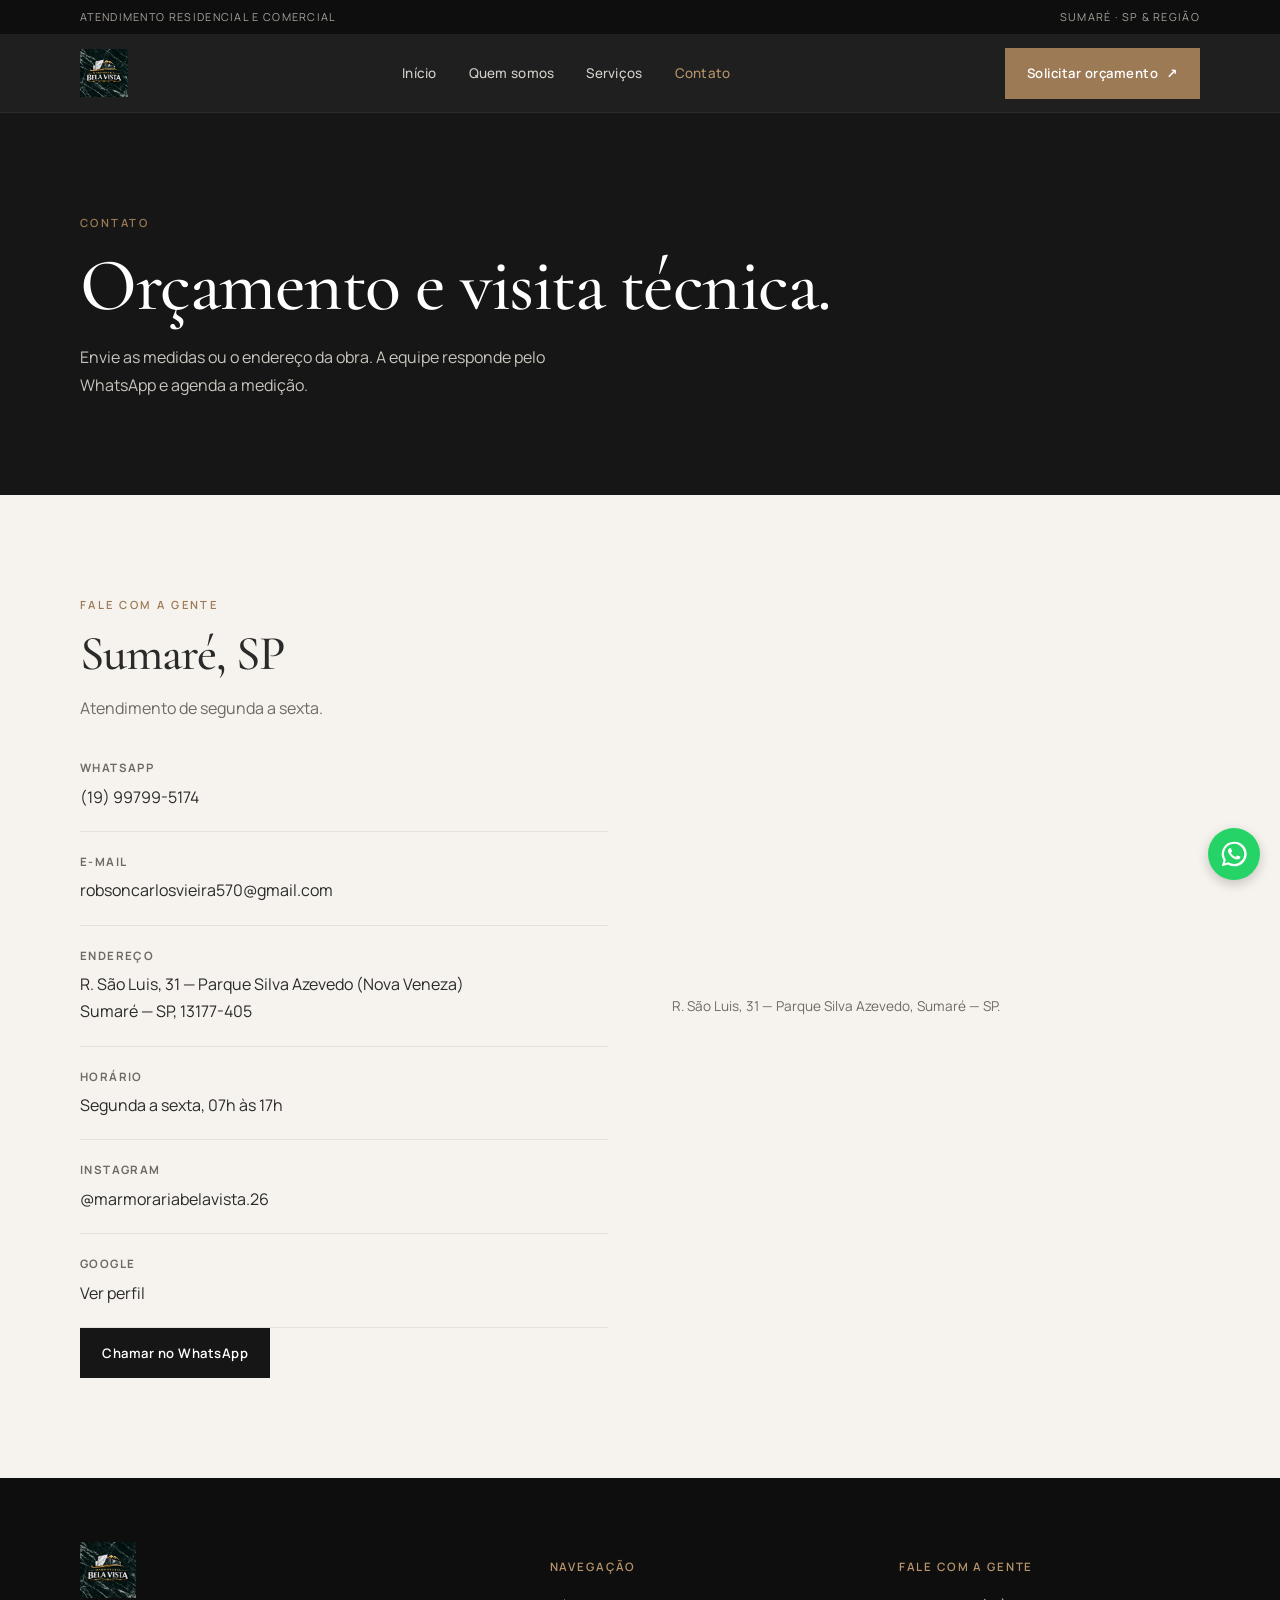
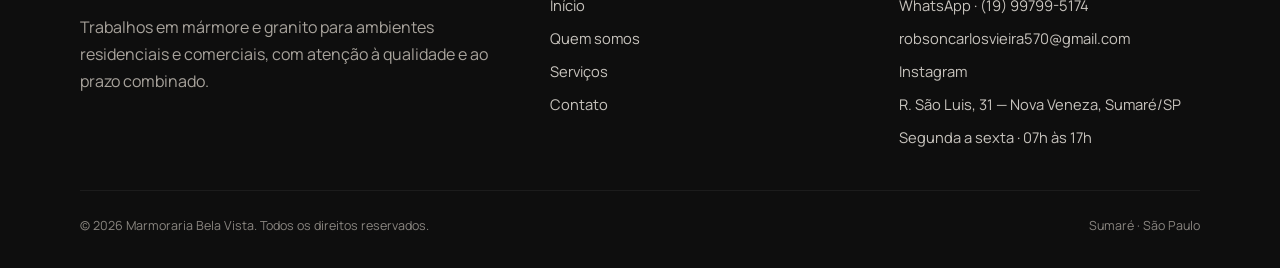
==== commit a1a3e213: "Corrige tamanho do ícone do WhatsApp" ====
--- a/contato.html
+++ b/contato.html
@@ -5,5 +5,5 @@
 <main><section class="page-hero"><div class="container reveal"><div class="eyebrow">Contato</div><h1 class="serif">Orçamento e visita técnica.</h1><p>Envie as medidas ou o endereço da obra. A equipe responde pelo WhatsApp e agenda a medição.</p></div></section>
 <section class="section"><div class="container contact-grid"><div class="reveal"><div class="eyebrow">Fale com a gente</div><h2 class="serif">Sumaré, SP</h2><p class="muted">Atendimento de segunda a sexta.</p><div class="contact-list"><div class="contact-item"><strong>WhatsApp</strong><a href="https://wa.me/5519997995174?text=OL%C3%81%2C%20VIM%20PELO%20SITE%20E%20GOSTARIA%20DE%20SOLICITAR%20UM%20OR%C3%87AMENTO.">(19) 99799-5174</a></div><div class="contact-item"><strong>E-mail</strong><a href="mailto:robsoncarlosvieira570@gmail.com">robsoncarlosvieira570@gmail.com</a></div><div class="contact-item"><strong>Endereço</strong>R. São Luis, 31 — Parque Silva Azevedo (Nova Veneza)<br>Sumaré — SP, 13177-405</div><div class="contact-item"><strong>Horário</strong>Segunda a sexta, 07h às 17h</div><div class="contact-item"><strong>Instagram</strong><a href="https://www.instagram.com/marmorariabelavista.26/" target="_blank" rel="noopener">@marmorariabelavista.26</a></div><div class="contact-item"><strong>Google</strong><a href="https://share.google/KLg4hhIFvgYF9kVRv" target="_blank" rel="noopener">Ver perfil</a></div></div><a class="btn btn-dark" href="https://wa.me/5519997995174?text=OL%C3%81%2C%20VIM%20PELO%20SITE%20E%20GOSTARIA%20DE%20SOLICITAR%20UM%20OR%C3%87AMENTO.">Chamar no WhatsApp</a></div><div class="reveal map-frame"><iframe class="map" title="Mapa da Marmoraria Bela Vista" loading="lazy" allowfullscreen referrerpolicy="no-referrer-when-downgrade" src="https://www.google.com/maps?q=R.%20S%C3%A3o%20Luis%2C%2031%20-%20Parque%20Silva%20Azevedo%2C%20Sumar%C3%A9%20-%20SP%2C%2013177-405&output=embed" style="width:100%;height:380px;border:0;"></iframe><p class="muted" style="font-size:.85rem;margin-top:12px">R. São Luis, 31 — Parque Silva Azevedo, Sumaré — SP.</p></div></div></section></main>
 <footer class="footer"><div class="container"><div class="footer-grid"><div><a class="footer-brand" href="./index.html" aria-label="Marmoraria Bela Vista - página inicial"><img src="assets/logo-bela-vista.png" alt="Marmoraria Bela Vista"></a><p>Trabalhos em mármore e granito para ambientes residenciais e comerciais, com atenção à qualidade e ao prazo combinado.</p></div><div><h4>Navegação</h4><div class="footer-links"><a href="./index.html">Início</a><a href="./quem-somos.html">Quem somos</a><a href="./servicos.html">Serviços</a><a href="./contato.html">Contato</a></div></div><div><h4>Fale com a gente</h4><div class="footer-links"><a href="https://wa.me/5519997995174?text=OL%C3%81%2C%20VIM%20PELO%20SITE%20E%20GOSTARIA%20DE%20SOLICITAR%20UM%20OR%C3%87AMENTO.">WhatsApp · (19) 99799-5174</a><a href="mailto:robsoncarlosvieira570@gmail.com">robsoncarlosvieira570@gmail.com</a><a href="https://www.instagram.com/marmorariabelavista.26/" target="_blank" rel="noopener">Instagram</a><span>R. São Luis, 31 — Nova Veneza, Sumaré/SP</span><span>Segunda a sexta · 07h às 17h</span></div></div></div><div class="copyright"><span>© 2026 Marmoraria Bela Vista. Todos os direitos reservados.</span><span>Sumaré · São Paulo</span></div></div></footer>
-<a class="whatsapp" href="https://wa.me/5519997995174?text=OL%C3%81%2C%20VIM%20PELO%20SITE%20E%20GOSTARIA%20DE%20SOLICITAR%20UM%20OR%C3%87AMENTO." target="_blank" rel="noopener" aria-label="Entrar em contato pelo WhatsApp"><svg viewBox="0 0 32 32" aria-hidden="true"><path d="M16 .8A15.1 15.1 0 0 0 3.1 23.7L1 31l7.5-2A15.2 15.2 0 1 0 16 .8zm0 27.5a12.3 12.3 0 0 1-6.3-1.7l-.5-.3-4.4 1.2L6 23.2l-.3-.5A12.4 12.4 0 1 1 16 28.3zm6.8-9.3c-.4-.2-2.2-1.1-2.5-1.2-.3-.1-.6-.2-.8.2-.2.4-1 1.2-1.2 1.4-.2.2-.4.3-.8.1-.4-.2-1.6-.6-3-1.9-1.1-1-1.9-2.2-2.1-2.6-.2-.4 0-.6.2-.8l.6-.7c.2-.2.3-.4.4-.7.1-.3 0-.5 0-.7-.1-.2-.8-2-1.1-2.7-.3-.7-.6-.6-.8-.6h-.7c-.2 0-.7.1-1 .5-.4.4-1.3 1.3-1.3 3.1s1.3 3.5 1.5 3.8c.2.2 2.6 4 6.3 5.6.9.4 1.6.6 2.1.7.9.3 1.8.2 2.4.1.7-.1 2.2-.9 2.5-1.8.3-.9.3-1.7.2-1.8-.1-.2-.3-.3-.7-.5z"/></svg></a>
+<a class="whatsapp" href="https://wa.me/5519997995174?text=OL%C3%81%2C%20VIM%20PELO%20SITE%20E%20GOSTARIA%20DE%20SOLICITAR%20UM%20OR%C3%87AMENTO." target="_blank" rel="noopener" aria-label="Entrar em contato pelo WhatsApp"><svg viewBox="0 0 32 32" width="26" height="26" aria-hidden="true"><path d="M16 .8A15.1 15.1 0 0 0 3.1 23.7L1 31l7.5-2A15.2 15.2 0 1 0 16 .8zm0 27.5a12.3 12.3 0 0 1-6.3-1.7l-.5-.3-4.4 1.2L6 23.2l-.3-.5A12.4 12.4 0 1 1 16 28.3zm6.8-9.3c-.4-.2-2.2-1.1-2.5-1.2-.3-.1-.6-.2-.8.2-.2.4-1 1.2-1.2 1.4-.2.2-.4.3-.8.1-.4-.2-1.6-.6-3-1.9-1.1-1-1.9-2.2-2.1-2.6-.2-.4 0-.6.2-.8l.6-.7c.2-.2.3-.4.4-.7.1-.3 0-.5 0-.7-.1-.2-.8-2-1.1-2.7-.3-.7-.6-.6-.8-.6h-.7c-.2 0-.7.1-1 .5-.4.4-1.3 1.3-1.3 3.1s1.3 3.5 1.5 3.8c.2.2 2.6 4 6.3 5.6.9.4 1.6.6 2.1.7.9.3 1.8.2 2.4.1.7-.1 2.2-.9 2.5-1.8.3-.9.3-1.7.2-1.8-.1-.2-.3-.3-.7-.5z"/></svg></a>
 <script src="script.js"></script></body></html>
--- a/styles.css
+++ b/styles.css
@@ -422,7 +422,7 @@
 .map-frame img { width: 100%; height: 380px; object-fit: cover; }
 
 /* Footer */
-footer {
+footer.footer {
   background: #0E0E0E;
   color: #A8A39C;
   padding: 64px 0 32px;
@@ -431,12 +431,14 @@
   display: grid;
   grid-template-columns: 1.4fr 1fr 1fr;
   gap: 48px;
-  margin-bottom: 48px;
-}
-.footer-logo { width: 140px; margin-bottom: 16px; }
-footer a { color: #C8C4BE; }
-footer a:hover { color: var(--bronze-light); }
-.footer-col h4 {
+  margin-bottom: 40px;
+}
+.footer-brand img {
+  height: 56px;
+  width: auto;
+  margin-bottom: 16px;
+}
+.footer-grid h4 {
   color: var(--bronze-light);
   font-size: 0.72rem;
   letter-spacing: 0.16em;
@@ -444,32 +446,59 @@
   margin-bottom: 16px;
   font-weight: 600;
 }
-.footer-bottom {
+.footer-links {
+  display: flex;
+  flex-direction: column;
+  gap: 8px;
+}
+.footer-links a,
+.footer-links span {
+  color: #C8C4BE;
+  font-size: 0.92rem;
+}
+.footer-links a:hover { color: var(--bronze-light); }
+.copyright {
   display: flex;
   justify-content: space-between;
   padding-top: 24px;
   border-top: 1px solid rgba(255,255,255,0.06);
   font-size: 0.78rem;
-}
-
-/* WhatsApp float */
-.whatsapp-float {
-  position: fixed;
-  bottom: 24px;
-  right: 24px;
-  width: 56px;
-  height: 56px;
+  color: #8A8680;
+}
+
+/* WhatsApp float - constrained */
+.whatsapp {
+  position: fixed !important;
+  bottom: 20px;
+  right: 20px;
+  width: 52px !important;
+  height: 52px !important;
   background: #25D366;
   border-radius: 50%;
   display: flex;
   align-items: center;
   justify-content: center;
-  z-index: 90;
-  box-shadow: 0 4px 16px rgba(0,0,0,0.15);
-  transition: transform 0.2s;
-}
-.whatsapp-float:hover { transform: scale(1.06); }
-.whatsapp-float svg { width: 28px; height: 28px; fill: #fff; }
+  z-index: 999;
+  box-shadow: 0 4px 12px rgba(0,0,0,0.2);
+  text-decoration: none;
+}
+.whatsapp svg {
+  width: 26px !important;
+  height: 26px !important;
+  fill: #fff;
+  display: block;
+}
+
+/* Hero text contrast fix */
+.hero-content h1,
+.hero-content .lead,
+.hero-content .eyebrow,
+.hero-content .hero-note {
+  text-shadow: 0 1px 8px rgba(0,0,0,0.55);
+}
+.hero::after {
+  background: linear-gradient(90deg, rgba(8,8,8,0.82) 0%, rgba(8,8,8,0.5) 50%, rgba(8,8,8,0.2) 100%);
+}
 
 /* Reveal */
 .reveal { opacity: 0; transform: translateY(16px); transition: opacity 0.6s ease, transform 0.6s ease; }
